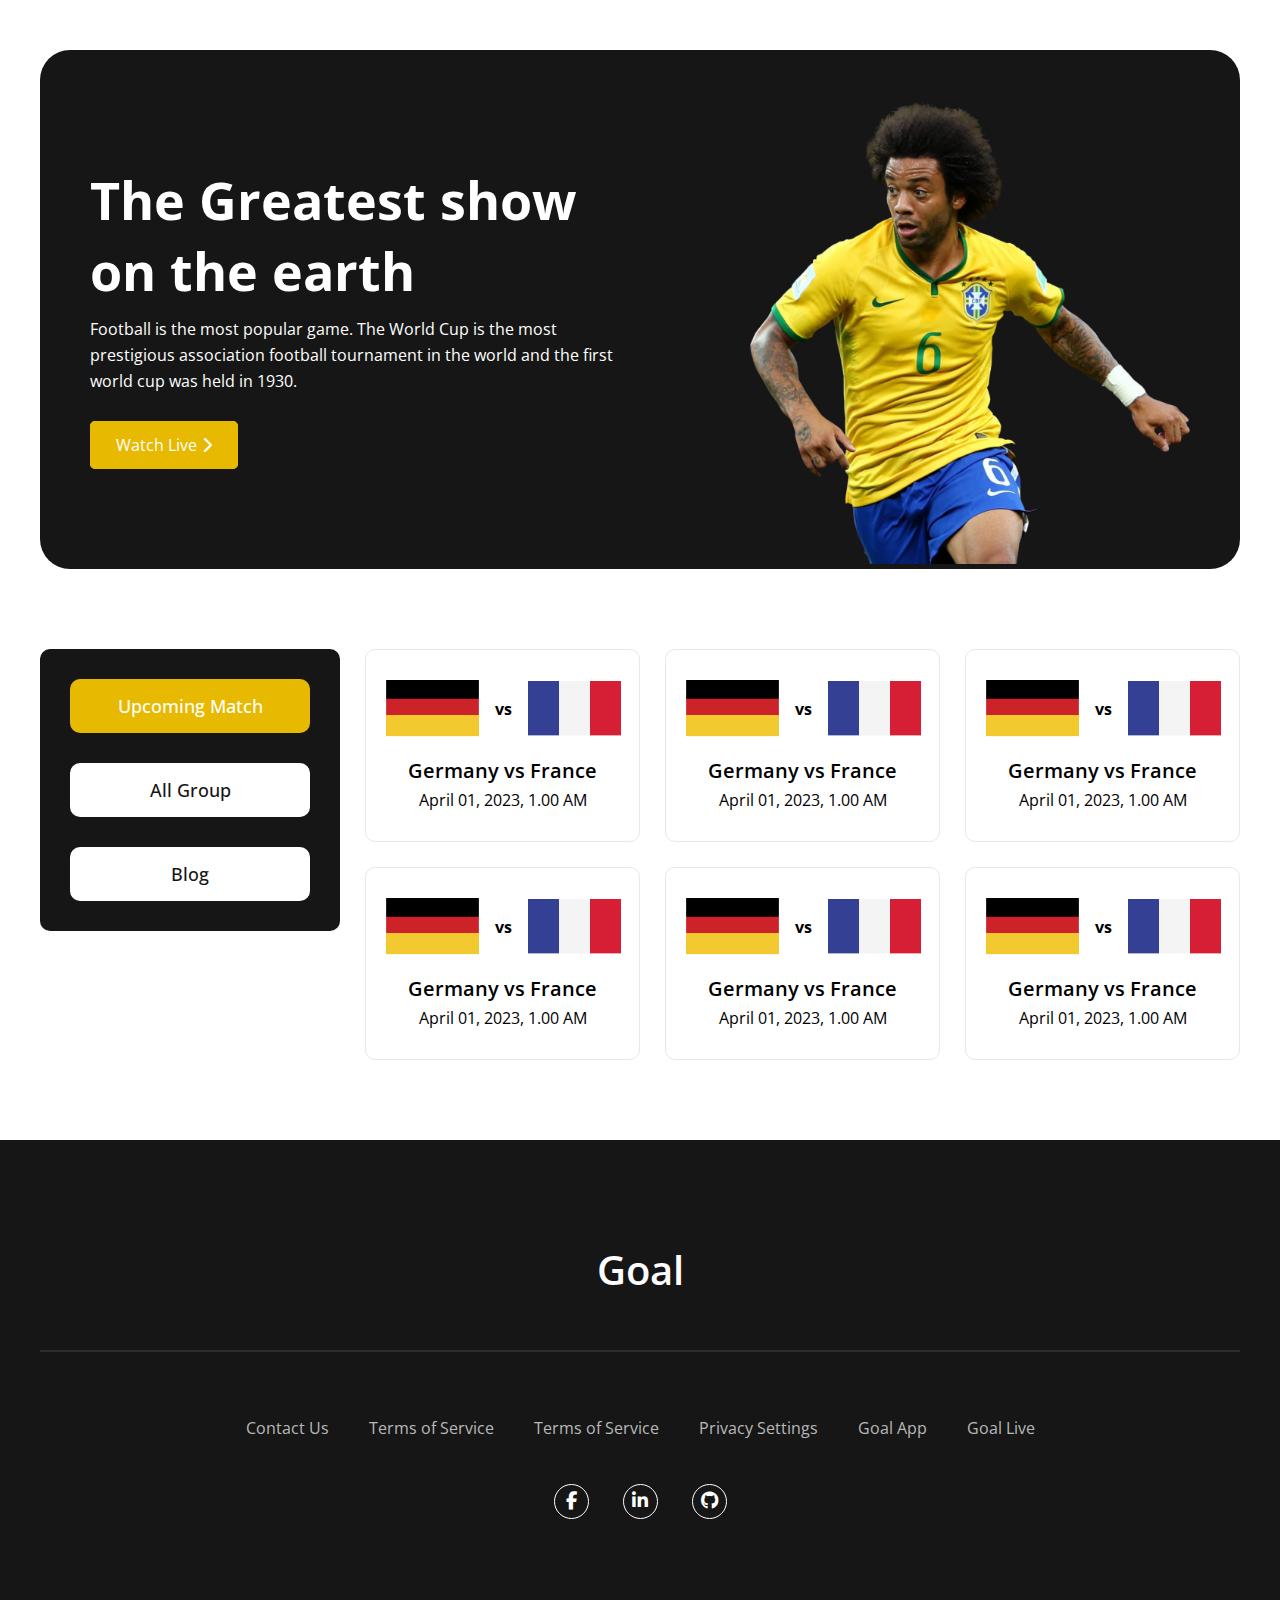
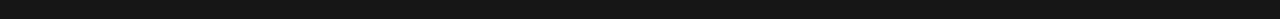
==== upcoming-match.html @ fa1135a6 "assignment-2" ====
<!DOCTYPE html>
<html lang="en">
  <head>
    <meta charset="UTF-8" />
    <meta http-equiv="X-UA-Compatible" content="IE=edge" />
    <meta name="viewport" content="width=device-width, initial-scale=1.0" />
    <title>World Cup - Upcoming match</title>

    <!-- Font Awesome CDN -->
    <link
      rel="stylesheet"
      href="https://cdnjs.cloudflare.com/ajax/libs/font-awesome/6.1.1/css/all.min.css"
    />

    <!-- Custom CSS -->
    <link rel="stylesheet" href="assets/css/style.css" />
  </head>
  <body>
    <main>
      <!-- Hero Section HTML Start -->

      <section id="Hero">
        <div class="container">
          <div class="hero-wrapper">
            <div class="hero-content">
              <h1>The Greatest show on the earth</h1>
              <p>
                Football is the most popular game. The World Cup is the most
                prestigious association football tournament in the world and the
                first world cup was held in 1930.
              </p>
              <a class="hero-btn" href="#"
                >Watch Live<i class="fa-solid fa-chevron-right"></i
              ></a>
            </div>
            <div class="hero-img">
              <img src="assets/images/hero-banner.png" alt="hero-banner" />
            </div>
          </div>
        </div>
      </section>

      <!-- Hero Section HTML End -->

      <!-- Blog Section HTML Start -->

      <section id="Blog">
        <div class="container">
          <div class="blog-wrapper">
            <div class="blog-left">
              <div class="blog-buttons">
                <a class="active" href="upcoming-match.html">Upcoming Match</a>
                <a href="#">All Group</a>
                <a href="index.html">Blog</a>
              </div>
            </div>
            <div class="blog-right">
              <div class="upcoming-match">
                <article class="single-match">
                  <div class="match-top">
                    <img
                      src="assets/images/germany-flag.png"
                      alt="germany-flag"
                    />
                    <span>vs</span>
                    <img
                      src="assets/images/france-flag.png"
                      alt="france-flag"
                    />
                  </div>
                  <div class="match-content">
                    <h3>Germany vs France</h3>
                    <p>April 01, 2023, 1.00 AM</p>
                  </div>
                </article>
                <article class="single-match">
                  <div class="match-top">
                    <img
                      src="assets/images/germany-flag.png"
                      alt="germany-flag"
                    />
                    <span>vs</span>
                    <img
                      src="assets/images/france-flag.png"
                      alt="france-flag"
                    />
                  </div>
                  <div class="match-content">
                    <h3>Germany vs France</h3>
                    <p>April 01, 2023, 1.00 AM</p>
                  </div>
                </article>
                <article class="single-match">
                  <div class="match-top">
                    <img
                      src="assets/images/germany-flag.png"
                      alt="germany-flag"
                    />
                    <span>vs</span>
                    <img
                      src="assets/images/france-flag.png"
                      alt="france-flag"
                    />
                  </div>
                  <div class="match-content">
                    <h3>Germany vs France</h3>
                    <p>April 01, 2023, 1.00 AM</p>
                  </div>
                </article>
                <article class="single-match">
                  <div class="match-top">
                    <img
                      src="assets/images/germany-flag.png"
                      alt="germany-flag"
                    />
                    <span>vs</span>
                    <img
                      src="assets/images/france-flag.png"
                      alt="france-flag"
                    />
                  </div>
                  <div class="match-content">
                    <h3>Germany vs France</h3>
                    <p>April 01, 2023, 1.00 AM</p>
                  </div>
                </article>
                <article class="single-match">
                  <div class="match-top">
                    <img
                      src="assets/images/germany-flag.png"
                      alt="germany-flag"
                    />
                    <span>vs</span>
                    <img
                      src="assets/images/france-flag.png"
                      alt="france-flag"
                    />
                  </div>
                  <div class="match-content">
                    <h3>Germany vs France</h3>
                    <p>April 01, 2023, 1.00 AM</p>
                  </div>
                </article>
                <article class="single-match">
                  <div class="match-top">
                    <img
                      src="assets/images/germany-flag.png"
                      alt="germany-flag"
                    />
                    <span>vs</span>
                    <img
                      src="assets/images/france-flag.png"
                      alt="france-flag"
                    />
                  </div>
                  <div class="match-content">
                    <h3>Germany vs France</h3>
                    <p>April 01, 2023, 1.00 AM</p>
                  </div>
                </article>
              </div>
              <div class="view-btn">
                <a href="#">View All</a>
              </div>
            </div>
          </div>
        </div>
      </section>

      <!-- Blog Section HTML End -->
    </main>

    <!-- Footer Section HTML Start -->

    <footer id="Footer">
      <div class="footer-wrapper">
        <div class="container">
          <div class="footer-logo">
            <a href="#">Goal</a>
          </div>
          <hr />
          <div class="footer-menu">
            <ul>
              <li><a href="#">Contact Us</a></li>
              <li><a href="#">Terms of Service</a></li>
              <li><a href="#">Terms of Service</a></li>
              <li><a href="#">Privacy Settings</a></li>
              <li><a href="#">Goal App</a></li>
              <li><a href="#">Goal Live</a></li>
            </ul>
          </div>
          <div class="social-link">
            <a href="https://www.facebook.com"
              ><i class="fa-brands fa-facebook-f"></i
            ></a>
            <a href="https://www.linkedin.com"
              ><i class="fa-brands fa-linkedin-in"></i
            ></a>
            <a href="https://github.com"><i class="fa-brands fa-github"></i></a>
          </div>
        </div>
      </div>
    </footer>

    <!-- Footer Section HTML End -->
  </body>
</html>
---- assets/css/style.css ----
/* Base Styles Start */

/* Font */

@import url("https://fonts.googleapis.com/css2?family=Open+Sans:wght@300;400;500;600;700&display=swap");

* {
  margin: 0;
  padding: 0;
  box-sizing: border-box;
}

body {
  font-family: "Open Sans", sans-serif;
  scroll-behavior: smooth;
}

a {
  text-decoration: none;
  cursor: pointer;
}

img {
  max-width: 100%;
}

li {
  list-style: none;
}

.container {
  max-width: 1200px;
  margin: auto;
}

/* Base Styles End */

/* Hero Section CSS Start */

.hero-wrapper {
  display: flex;
  justify-content: space-between;
  align-items: center;
  background: #161616;
  padding: 0 50px;
  margin-top: 50px;
  border-radius: 30px;
}

.hero-content {
  max-width: 50%;
  padding: 50px 0;
}

.hero-img {
  text-align: right;
  padding-top: 50px;
}

.hero-img img {
  max-width: 80%;
}

.hero-content h1 {
  font-weight: 700;
  font-size: 52px;
  color: #ffffff;
}

.hero-content p {
  font-size: 16px;
  line-height: 26px;
  color: #ffffff;
  padding: 10px 0 40px;
}

.hero-content .hero-btn {
  background: #e7b900;
  color: #ffffff;
  border: 1px solid #e7b900;
  padding: 12px 25px;
  border-radius: 5px;
  transition: all 0.3s ease-in-out;
}
.hero-content .hero-btn:hover {
  background: transparent;
  color: #e7b900;
  border: 1px solid #e7b900;
}

.hero-content .hero-btn i {
  padding-left: 5px;
  transition: 0.3s;
}
.hero-btn:hover i {
  padding-left: 8px;
  color: #e7b900;
}

/* Hero Section CSS End */

/* Blog Section CSS Start */

section#Blog {
  padding: 80px 0;
}

.blog-wrapper {
  display: flex;
  align-items: flex-start;
}

.blog-left {
  max-width: 300px;
  width: 100%;
  background: #161616;
  padding: 30px;
  margin-right: 25px;
  border-radius: 10px;
}

.blog-buttons {
  display: flex;
  flex-direction: column;
}

.blog-buttons a {
  background: #ffffff;
  font-size: 18px;
  font-weight: 500;
  color: #161616;
  padding: 15px 0;
  text-align: center;
  border-radius: 10px;
}

.blog-buttons .active {
  background: #e7b900;
  color: #ffffff;
}

.blog-buttons a:nth-child(2) {
  margin: 30px 0;
}

.blogs,
.upcoming-match {
  display: grid;
  grid-template-columns: repeat(3, 1fr);
  grid-gap: 25px;
}

article.single-blog,
.single-match {
  border: 1px solid #e8e8e8;
  border-radius: 10px;
}

.blog-content {
  padding: 20px;
}

.blog-content a {
  font-size: 1rem;
  font-weight: 500;
  color: #161616;
  border: 1px solid #161616;
  padding: 6px 22px;
  border-radius: 10px;
}

.blog-content h4 {
  font-size: 18px;
  font-weight: 600;
  color: #161616;
  padding-top: 20px;
}

.blog-status {
  display: flex;
  padding-top: 20px;
}

.blog-status span {
  font-size: 18px;
  color: #161616b3;
}
.blog-status span:last-child {
  padding-left: 30px;
}

.blog-status span i {
  padding-right: 10px;
}

.view-btn {
  text-align: center;
  margin-top: 50px;
  display: none;
}

.view-btn a {
  background: #e7b900;
  color: #ffffff;
  border: 1px solid #e7b900;
  padding: 10px 25px;
  border-radius: 5px;
  transition: all 0.3s ease-in-out;
}

.view-btn a:hover {
  background: transparent;
  color: #e7b900;
  border: 1px solid #e7b900;
}

/* Blog Section CSS End */

/* Footer Section CSS Start */

.footer-wrapper {
  background: #161616;
  padding: 100px 0;
}

.footer-logo {
  text-align: center;
}

.footer-logo a {
  font-weight: 600;
  font-size: 40px;
  line-height: 60px;
  color: #ffffff;
}

hr {
  border: 1px solid #ffffff1a;
  margin: 50px 0;
}

.footer-menu ul {
  display: flex;
  justify-content: center;
  align-items: center;
  flex-wrap: wrap;
}

.footer-menu ul li {
  padding: 15px 0;
}

.footer-menu ul li a {
  color: #b9b9b9;
  padding: 0 20px;
}

.social-link {
  text-align: center;
  padding-top: 30px;
}

.social-link i {
  width: 35px;
  height: 35px;
  font-size: 18px;
  color: #ffffff;
  text-align: center;
  margin: 0 15px;
  padding: 7px;
  border: 1px solid #ffffff;
  border-radius: 50%;
  transition: all 0.3s ease-in-out;
}

.social-link i:hover {
  background: #ffffff;
  color: #161616;
  border: 1px solid #ffffff;
}

/* Footer Section CSS End */

/* Upcoming Match Page CSS Start */

.single-match {
  padding: 30px 20px;
}

.match-top {
  display: flex;
  justify-content: space-between;
  align-items: center;
}

.match-top span {
  font-size: 1rem;
  font-weight: 700;
  padding: 0 15px;
}

.match-content {
  padding-top: 20px;
  text-align: center;
}

.match-content h3 {
  font-size: 20px;
  font-weight: 600;
  padding-bottom: 5px;
}

/* Upcoming Match Page CSS End */

/* Media Queries For Responsive */

@media only screen and (max-width: 576px) {
  .hero-wrapper {
    flex-direction: column;
    padding: 0 20px;
    margin: 50px 20px 0;
  }
  .hero-content {
    max-width: 100%;
    text-align: center;
  }
  .hero-content h1 {
    font-size: 25px;
  }
  .hero-img {
    text-align: center;
    padding-top: 20px;
  }
  .blog-wrapper {
    flex-direction: column;
  }
  .blog-left {
    max-width: 100%;
    background: transparent;
  }
  .blog-right {
    width: 100%;
  }
  .blog-buttons a {
    border: 1px solid #e8e8e8;
  }
  .blogs,
  .upcoming-match {
    grid-template-columns: repeat(1, 1fr);
    margin: 0 20px;
  }
  .footer-menu ul {
    flex-direction: column;
  }
}

@media only screen and (min-width: 577px) and (max-width: 992px) {
  .hero-wrapper {
    margin: 50px 20px 0;
  }
  .hero-content h1 {
    font-size: 32px;
  }
  .blog-wrapper {
    flex-direction: column;
  }
  .blog-left {
    max-width: 100%;
    background: transparent;
  }
  .blog-right {
    width: 100%;
  }
  .blog-buttons {
    flex-direction: row;
    align-items: center;
    justify-content: space-between;
  }
  .blog-buttons a {
    width: 220px;
    border: 1px solid #e8e8e8;
  }
  .blogs,
  .upcoming-match {
    grid-template-columns: repeat(2, 1fr);
    margin: 0 20px;
  }
  .view-btn {
    display: block;
  }
}
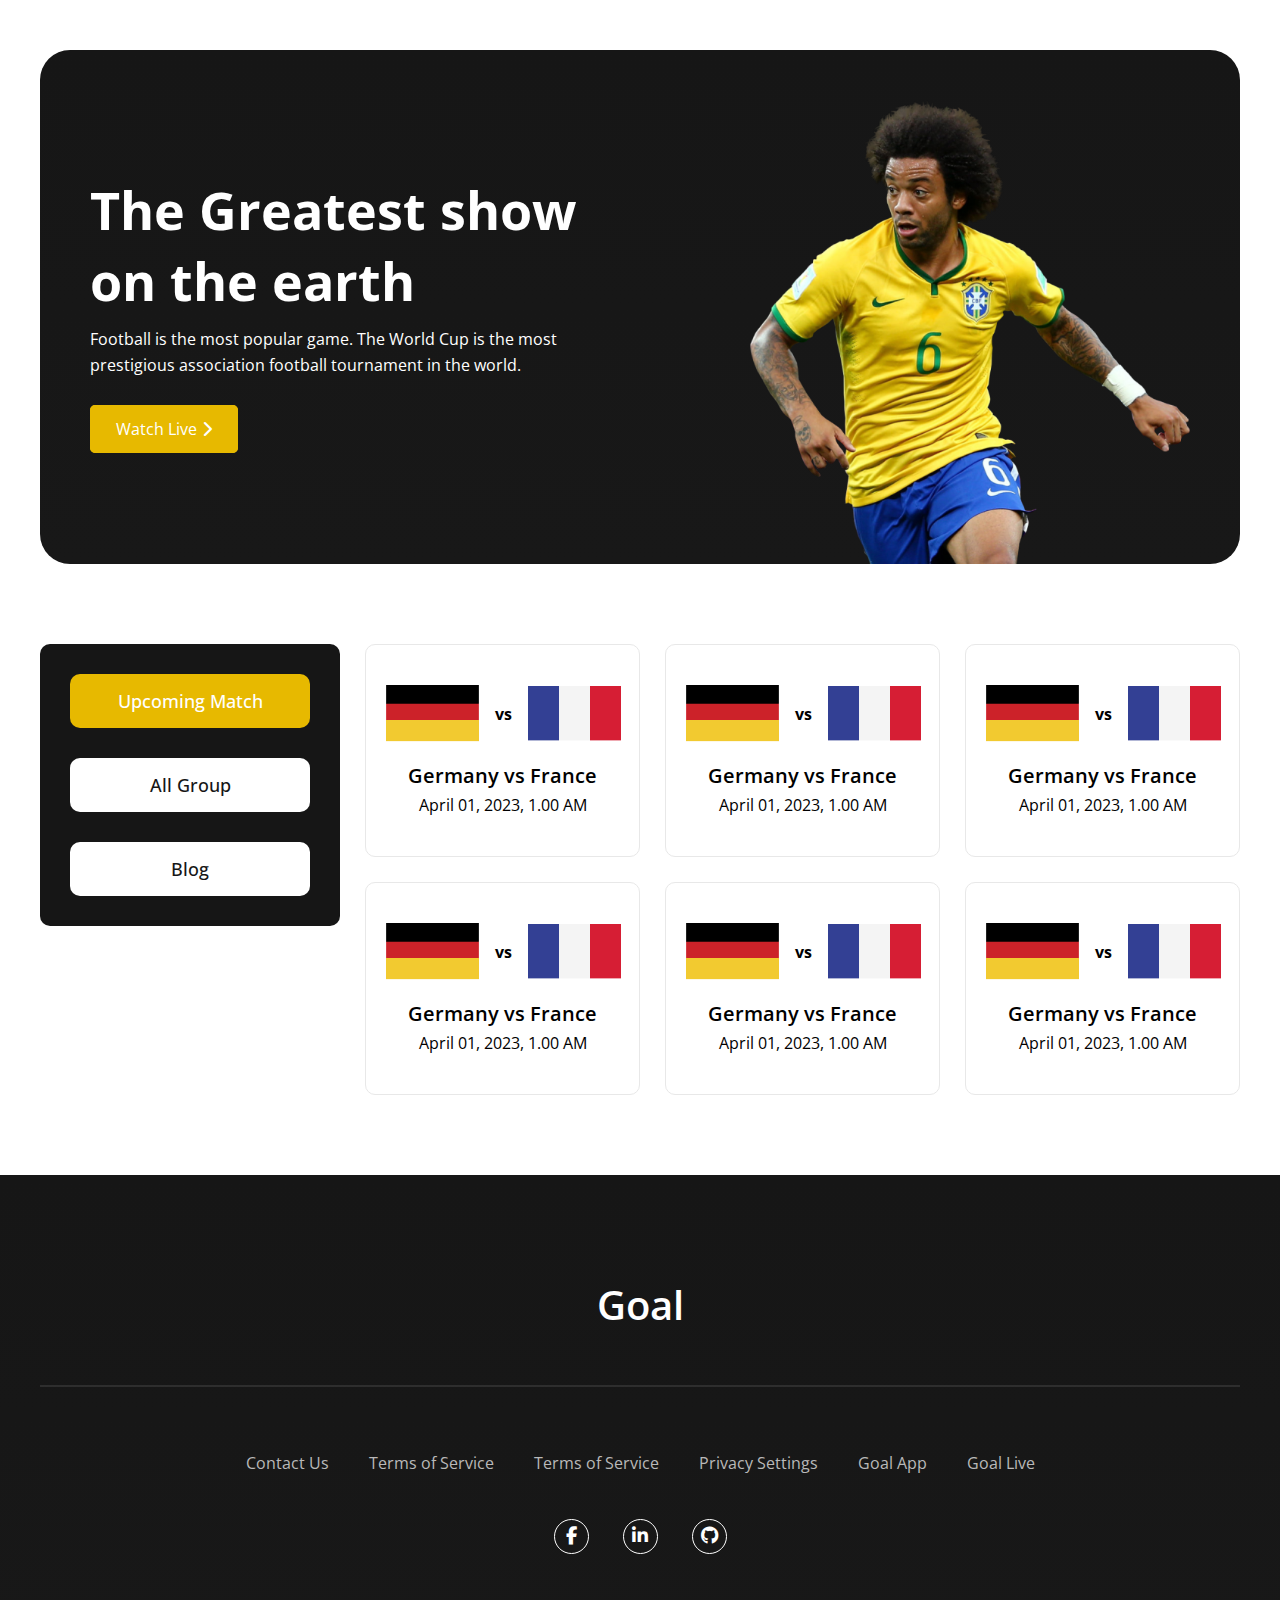
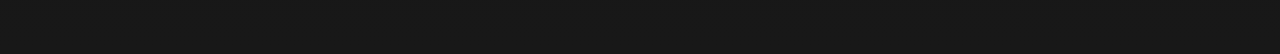
==== commit e375f080: "updated" ====
--- a/upcoming-match.html
+++ b/upcoming-match.html
@@ -26,8 +26,7 @@
               <h1>The Greatest show on the earth</h1>
               <p>
                 Football is the most popular game. The World Cup is the most
-                prestigious association football tournament in the world and the
-                first world cup was held in 1930.
+                prestigious association football tournament in the world.
               </p>
               <a class="hero-btn" href="#"
                 >Watch Live<i class="fa-solid fa-chevron-right"></i
--- a/assets/css/style.css
+++ b/assets/css/style.css
@@ -41,7 +41,7 @@
   display: flex;
   justify-content: space-between;
   align-items: center;
-  background: #161616;
+  background: linear-gradient(#161616, #181818);
   padding: 0 50px;
   margin-top: 50px;
   border-radius: 30px;
@@ -59,6 +59,7 @@
 
 .hero-img img {
   max-width: 80%;
+  margin-bottom: -5px;
 }
 
 .hero-content h1 {
@@ -219,7 +220,7 @@
 /* Footer Section CSS Start */
 
 .footer-wrapper {
-  background: #161616;
+  background: linear-gradient(#161616, #181818);
   padding: 100px 0;
 }
 
@@ -284,7 +285,7 @@
 /* Upcoming Match Page CSS Start */
 
 .single-match {
-  padding: 30px 20px;
+  padding: 40px 20px;
 }
 
 .match-top {
@@ -313,6 +314,8 @@
 /* Upcoming Match Page CSS End */
 
 /* Media Queries For Responsive */
+
+/* Small/Mobile Devices */
 
 @media only screen and (max-width: 576px) {
   .hero-wrapper {
@@ -341,8 +344,13 @@
   .blog-right {
     width: 100%;
   }
+  .blog-buttons {
+    flex-direction: column;
+    align-items: center;
+  }
   .blog-buttons a {
     border: 1px solid #e8e8e8;
+    padding: 15px 30px;
   }
   .blogs,
   .upcoming-match {
@@ -354,6 +362,8 @@
   }
 }
 
+/* Medium/Tab Devices */
+
 @media only screen and (min-width: 577px) and (max-width: 992px) {
   .hero-wrapper {
     margin: 50px 20px 0;
